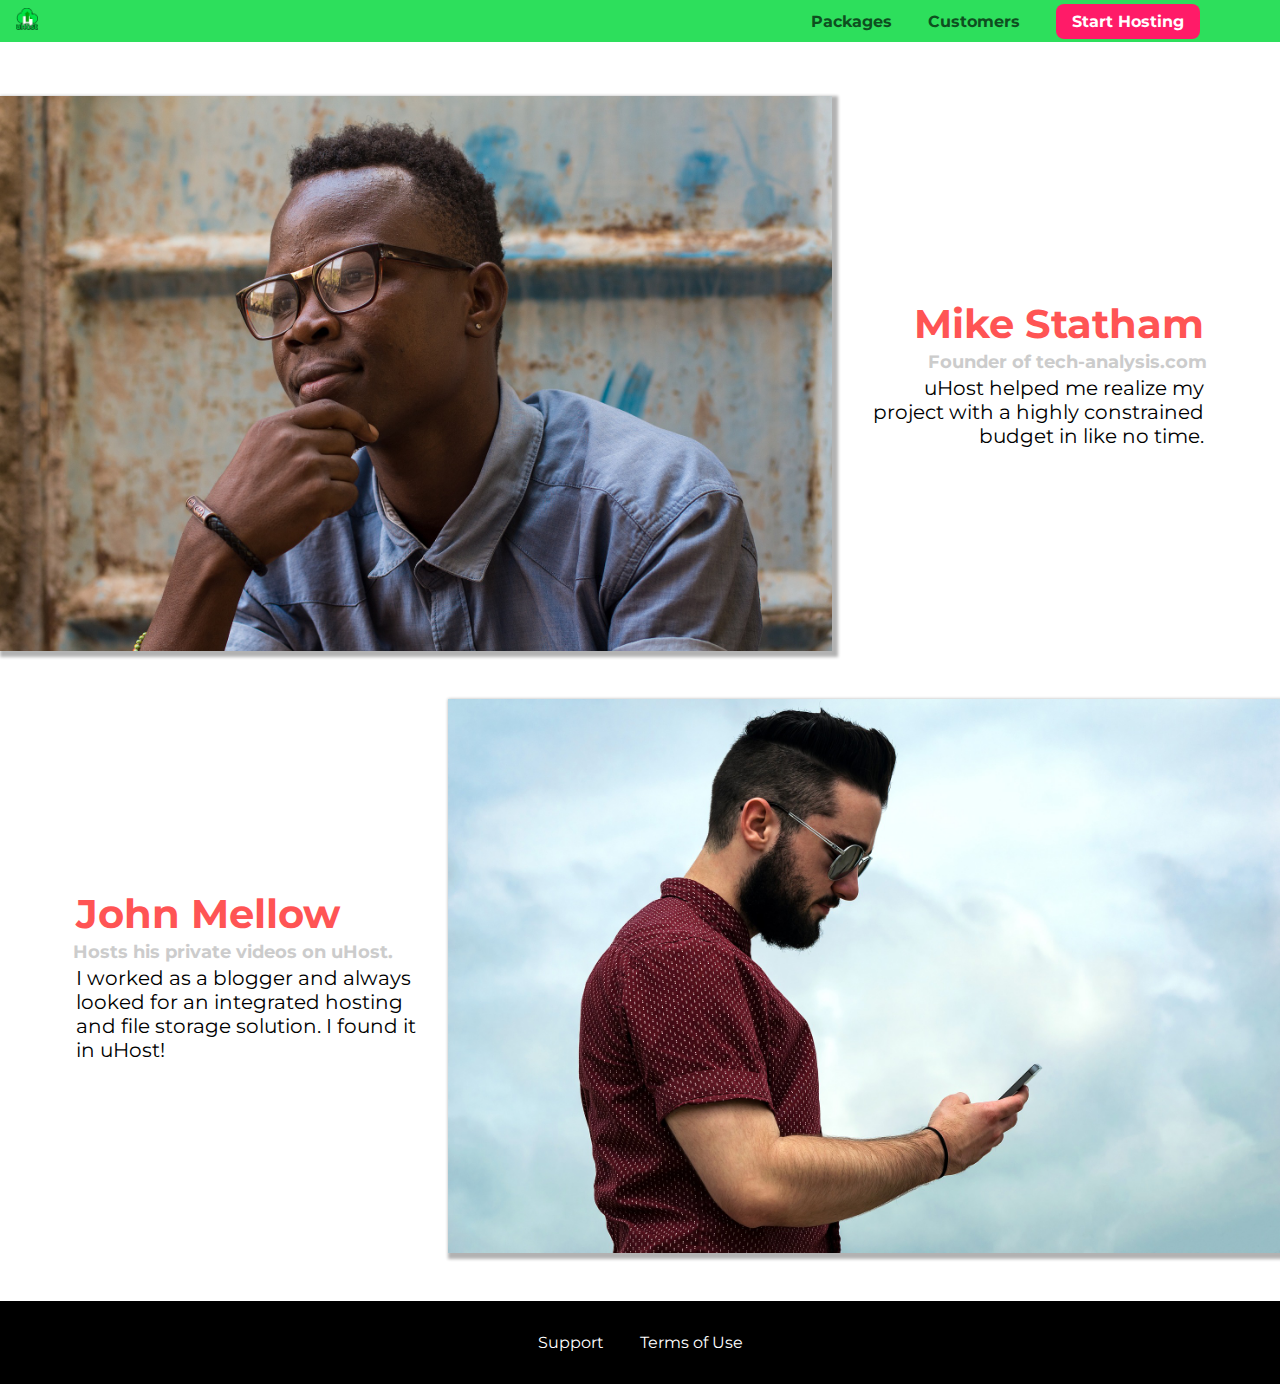
==== main project/customers/index.html @ 74633c51 "Applying a linear-gradient to a background image, applying filter: grayscale() to increase the grays" ====
<!DOCTYPE html>
<html lang="en">

<head>
    <meta charset="UTF-8">
    <meta name="viewport" content="width=device-width, initial-scale=1.0">
    <meta http-equiv="X-UA-Compatible" content="ie=edge">
    <title>uHost Customers</title>
    <link rel="shortcut icon" href="../favicon.png">
    <link href="https://fonts.googleapis.com/css?family=Anton|Montserrat:400,700" rel="stylesheet">
    <link rel="stylesheet" href="../shared.css">
    <link rel="stylesheet" href="customers.css">
</head>

<body>
    <header class="main-header">
        <div>
            <a href="../index.html" class="main-header__brand">
                <img src="../images/uhost-icon.png" alt="uHost - Your favorite hosting company">
            </a>
        </div>
        <nav class="main-nav">
            <ul class="main-nav__items">
                <li class="main-nav__item">
                    <a href="../packages/index.html">Packages</a>
                </li>
                <li class="main-nav__item">
                    <a href="index.html">Customers</a>
                </li>
                <li class="main-nav__item main-nav__item--cta">
                    <a href="start-hosting/index.html">Start Hosting</a>
                </li>
            </ul>
        </nav>
    </header>
    <main>
        <div>
            <div class="testimonial" id="customer-1">
                <div class="testimonial__image-container">
                    <img src="../images/customer-1.jpg" alt="Mike Statham - Customer" class="testimonial__image">
                </div>
                <div class="testimonial__info">
                    <h1 class="testimonial__name">Mike Statham</h1>
                    <h2 class="testimonial__subtitle">Founder of
                        <a href="tech-analysis.com">tech-analysis.com</a>
                    </h2>
                    <p class="testimonial__text">uHost helped me realize my project with a highly constrained budget in like no time.</p>
                </div>
            </div>
            <div class="testimonial" id="customer-2">

                <div class="testimonial__info">
                    <h1 class="testimonial__name">John Mellow</h1>
                    <h2 class="testimonial__subtitle">Hosts his private videos on uHost.
                    </h2>
                    <p class="testimonial__text">I worked as a blogger and always looked for an integrated hosting and file storage solution. I found
                        it in uHost!
                    </p>
                </div>
                <div class="testimonial__image-container">
                    <img src="../images/customer-2.jpg" alt="John Mellow - Customer" class="testimonial__image">
                </div>
            </div>
        </div>
    </main>
    <footer class="main-footer">
        <nav>
            <ul class="main-footer__links">
                <li class="main-footer__link">
                    <a href="#">Support</a>
                </li>
                <li class="main-footer__link">
                    <a href="#">Terms of Use</a>
                </li>
            </ul>
        </nav>
    </footer>
</body>

</html>
---- main project/shared.css ----
/*Universal selector - selects every element in our code (note - this selects evey element, it does not use inheritance) */
*{
  /*When setting the width & height of an element tells the browser to include padding & margin in the calculation - browser default is box-sizing: content-box; which does not include padding & margin when calculating width & heigh of an element*/
  box-sizing: border-box;
}

/*Applies styling to the <body> of our code (uses inheritance - elements inherit style) - font-family should be applied to the <body> not using the universial selector * */
body{
  font-family:'Montserrat', sans-serif;
  margin: 0;

}

.main-header{
  width: 100%;
  /*Fixes the nav bar to the top of the screen - takes it out of the normal document flow */
  position: fixed;
  top: 0;
  left: 0;
  background: #2ddf5c;
  padding: 8px 16px;
  z-index: 1;
}

/*Selects all <div> child elements of .main-header class*/
.main-header > div{
  display: inline-block;
  vertical-align: middle;
}

.main-header__brand{
  color: #0e4f1f;
  text-decoration: none;
  font-weight: bold;
  font-size: 22px;
  height: 22px;
  /*Changed to inline-block so that <img> in nav bar will be set to height: 100%; of its parent/container element - does not do this with inline elmenets*/
  display: inline-block;
}

.main-header__brand img{
  /*Makes images in nav bar height 100% of parent/container element*/
  height: 100%;
}

.main-nav{
  display: inline-block;
  text-align: right;
  /*To be replaced - calculates header with minus padding of header minus extra pixels due to characters being added as a result of the behaviour when uing display: inline-block; (counts a gap in HTML code a new character)*/
  width: calc(100% - 74px);
  vertical-align: middle;
}

.main-nav__items{
  margin: 0;
  padding: 0;
  /*Removes bullets & styling for <li>*/
  list-style: none;
}

.main-nav__item{
  /*Applies behaviours of inline & block level elements - elements sit on one line like inline elements but you can also set margin/padding like block level elements*/
  display: inline-block;
  margin: 0 16px;
}

.main-nav__item a{
  text-decoration: none;
  color: #0e4f1f;
  font-weight: bold;
  padding: 3px 0;
}

/*pseudo-class styles the state of an element (e.g. :hover()) or selects something specific (e.g. nth-child( )) */
.main-nav__item a:hover,
.main-nav__item a:active{
 color: white;
 border-bottom: 5px solid white;
}

.main-nav__item--cta a{
  color: white;
  background: #ff1b68;
  padding: 8px 16px;
  border-radius: 8px;
}

.main-nav__item--cta a:hover,
.main-nav__item--cta a:active{
  color: #ff1b68;
  background: white;
  border: none;
}

.main-footer{
  background: black;
  padding: 32px;
  margin-top: 48px;
}

.main-footer__links{
  list-style: none;
  margin: 0;
  padding: 0;
  text-align: center;
}

.main-footer__link{
  display: inline-block;
  margin: 0 16px;
}

.main-footer__link a{
  color: white;
  text-decoration: none;
}

.main-footer__link a:hover,
.main-footer__link a:active{
  color: #ccc;
}

.button{
    background: #0e4f1f;
    color: white;
    /*Prioritises/overrides the inherit font family over the browser default*/
    font: inherit;
    border: 1.5px solid #0e4f1f;
    padding: 8px;
    border-radius: 8px;
    font-weight: bold;
    cursor: pointer;
}

/*Applies button styling on state :hover and :active (when mouse pressed down)*/
.button:hover,
.button:active{
  background: white;
  color: #0e4f1f;
}

.button:focus{
  /*Removes the outline when a user focuses on a button (i.e. when button is in focus state)*/
  outline: none;
}
---- main project/customers/customers.css ----
.testimonial {
    font-size: 20px;
    margin: 48px 0;
  }

  .testimonial__list {
    width: 80%;
    margin: auto;
  }

  .testimonial:first-of-type {
    margin-top: 96px;
  }

  .testimonial__image-container{
    /*See   .testimonial__info{ } for remaining % */
    width: 65%;
    /*Changed element to inline-block inorder to make the image respect the width of the parent*/
    display: inline-block;
    vertical-align: middle;
    box-shadow: 3px 3px 3px 3px rgba(0, 0, 0, 0.3);
  }

  .testimonial__image{
    /*Makes images 100% of parent/container if element is inline or inline-block*/
    width: 100%;
    /*Set to remove whitespace at bottom when adding border*/
    vertical-align: top;
  }


  .testimonial__info {
    text-align: right;
    padding: 14px;
    display: inline-block;
    vertical-align: middle;
    /*See .testimonial__image-container{ } for remaining % */
    width: 30%;
  }

  #customer-2.testimonial {
    text-align: right;
  }

  #customer-2 .testimonial__info {
    text-align: left;
  }

  .testimonial__name {
    margin: 3px;
    color: #ff5454;
  }

  .testimonial__subtitle {
    margin: 0;
    font-size: 18px;
    color: #ccc;
  }

  .testimonial__subtitle a {
    color: inherit;
    text-decoration: none;
  }

  .testimonial__subtitle a:hover,
  .testimonial__subtitle a:active {
    color: #7a7a7a;
  }

  .testimonial__text {
    margin: 3px;
  }
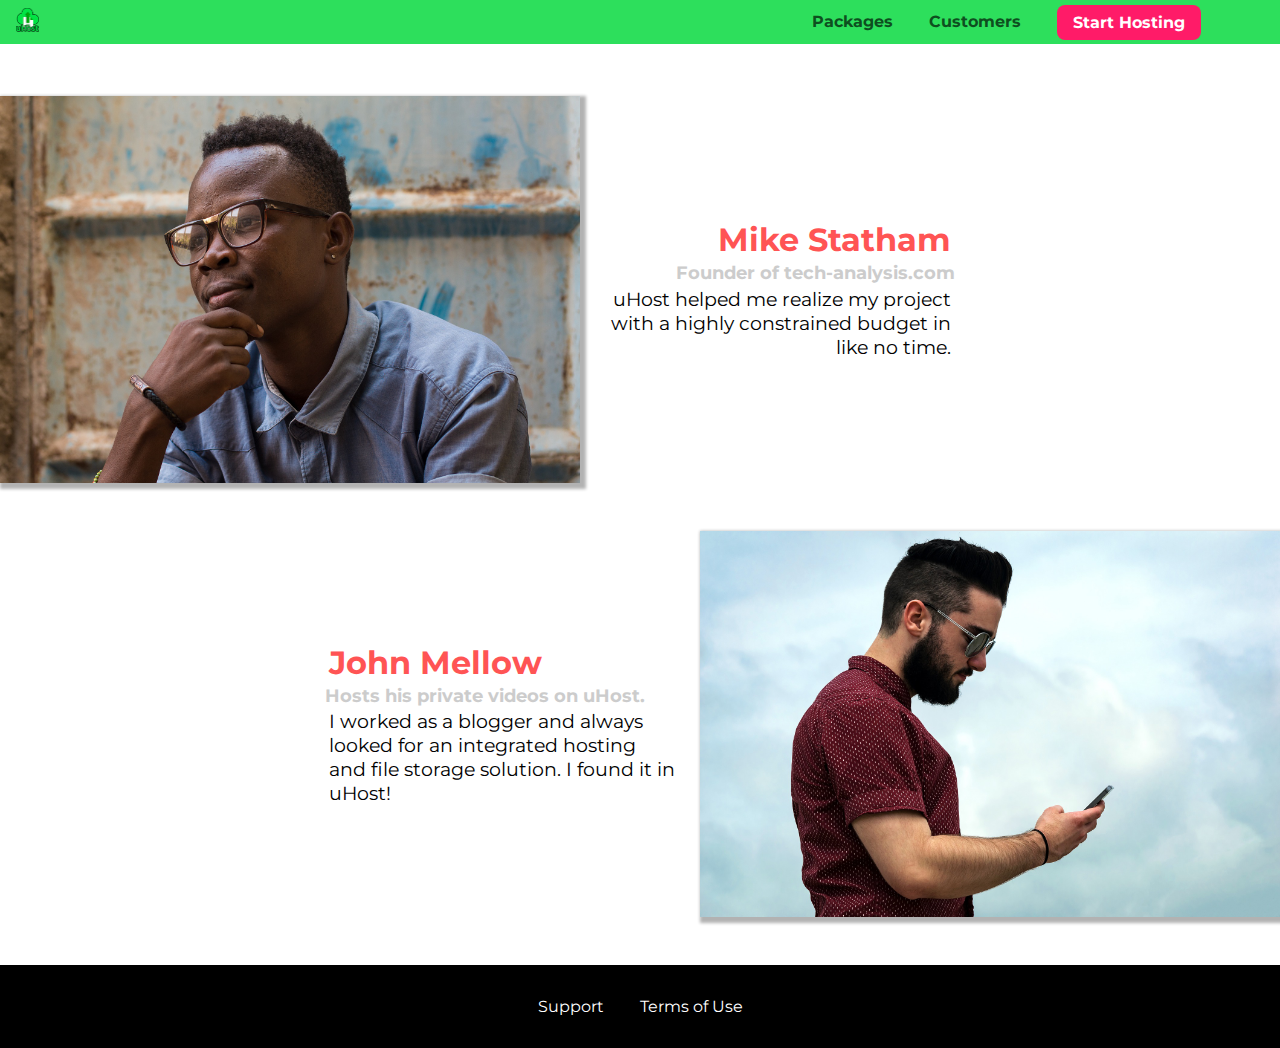
==== commit f39da324: "Adding an overlay, using rem to make text, images and content responsive (used to set font size, pad" ====
--- a/main project/customers/index.html
+++ b/main project/customers/index.html
@@ -13,6 +13,7 @@
 </head>
 
 <body>
+    <div class="backdrop"></div>
     <header class="main-header">
         <div>
             <a href="../index.html" class="main-header__brand">
--- a/main project/shared.css
+++ b/main project/shared.css
@@ -11,14 +11,27 @@
 
 }
 
+.backdrop{
+  position: fixed;
+  display: none;
+  /*Set position to top: 0; left: 0; to fix margin collpasing issue when applying a backdrop*/
+  top: 0;
+  left: 0;
+  z-index: 100;
+  width: 100vw;
+  height: 100vh;
+  background: rgba(0,0,0,0.5);
+}
+
 .main-header{
+  /*100% of the viewport - when position: fixed; is applied the containing element is the viewport*/
   width: 100%;
   /*Fixes the nav bar to the top of the screen - takes it out of the normal document flow */
   position: fixed;
   top: 0;
   left: 0;
   background: #2ddf5c;
-  padding: 8px 16px;
+  padding: 0.5rem 1rem;
   z-index: 1;
 }
 
@@ -32,8 +45,8 @@
   color: #0e4f1f;
   text-decoration: none;
   font-weight: bold;
-  font-size: 22px;
-  height: 22px;
+  font-size: 1.5rem;
+  height: 1.5rem;
   /*Changed to inline-block so that <img> in nav bar will be set to height: 100%; of its parent/container element - does not do this with inline elmenets*/
   display: inline-block;
 }
@@ -61,14 +74,14 @@
 .main-nav__item{
   /*Applies behaviours of inline & block level elements - elements sit on one line like inline elements but you can also set margin/padding like block level elements*/
   display: inline-block;
-  margin: 0 16px;
+  margin: 0 1rem;
 }
 
 .main-nav__item a{
   text-decoration: none;
   color: #0e4f1f;
   font-weight: bold;
-  padding: 3px 0;
+  padding: 0.2rem 0;
 }
 
 /*pseudo-class styles the state of an element (e.g. :hover()) or selects something specific (e.g. nth-child( )) */
@@ -81,7 +94,7 @@
 .main-nav__item--cta a{
   color: white;
   background: #ff1b68;
-  padding: 8px 16px;
+  padding: 0.5rem 1rem;
   border-radius: 8px;
 }
 
@@ -94,8 +107,8 @@
 
 .main-footer{
   background: black;
-  padding: 32px;
-  margin-top: 48px;
+  padding: 2rem;
+  margin-top: 3rem;
 }
 
 .main-footer__links{
@@ -107,7 +120,7 @@
 
 .main-footer__link{
   display: inline-block;
-  margin: 0 16px;
+  margin: 0 1rem;
 }
 
 .main-footer__link a{
@@ -126,7 +139,7 @@
     /*Prioritises/overrides the inherit font family over the browser default*/
     font: inherit;
     border: 1.5px solid #0e4f1f;
-    padding: 8px;
+    padding: 0.5rem;
     border-radius: 8px;
     font-weight: bold;
     cursor: pointer;
--- a/main project/customers/customers.css
+++ b/main project/customers/customers.css
@@ -1,6 +1,8 @@
 .testimonial {
-    font-size: 20px;
-    margin: 48px 0;
+    /*When using rem font size is calculated by taking the default font size provided by the browser (in this case it is set to Medium which is 16px) and multiplying it by x1.2 - if the user changes the font size in the browser to large, very large etc. it will multiply the new default font size by x1.2*/
+    font-size: 1.2rem;
+    /*When using rem the margin is calculated by taking the default font size provided by the browser and multiplying it by x3 - in this case font in the browser is set to Medium which is 16px, this is then multipled it by x3 to get 48px, this is then used to set the top and bottom margins to 48px, this increases if the user changes the font size*/
+    margin: 3rem 0;
   }
 
   .testimonial__list {
@@ -9,12 +11,14 @@
   }
 
   .testimonial:first-of-type {
-    margin-top: 96px;
+    margin-top: 6rem;
   }
 
   .testimonial__image-container{
-    /*See   .testimonial__info{ } for remaining % */
+    /*Width is 65% of the container element - containing element is the closest ancestor that is a block level element, in this case <div class="testimonial" id="customer-1"> - See .testimonial__info{ } for remaining % */
     width: 65%;
+    /*Limits the size of an element - in this case prevents the image getting too big*/
+    max-width: 580px;
     /*Changed element to inline-block inorder to make the image respect the width of the parent*/
     display: inline-block;
     vertical-align: middle;
@@ -31,7 +35,7 @@
 
   .testimonial__info {
     text-align: right;
-    padding: 14px;
+    padding: 0.9rem;
     display: inline-block;
     vertical-align: middle;
     /*See .testimonial__image-container{ } for remaining % */
@@ -47,13 +51,14 @@
   }
 
   .testimonial__name {
-    margin: 3px;
+    margin: 0.2rem;
     color: #ff5454;
+    font-size: 2rem;
   }
 
   .testimonial__subtitle {
     margin: 0;
-    font-size: 18px;
+    font-size: 1.1rem;
     color: #ccc;
   }
 
@@ -68,5 +73,5 @@
   }
 
   .testimonial__text {
-    margin: 3px;
+    margin: 0.2rem;
   }
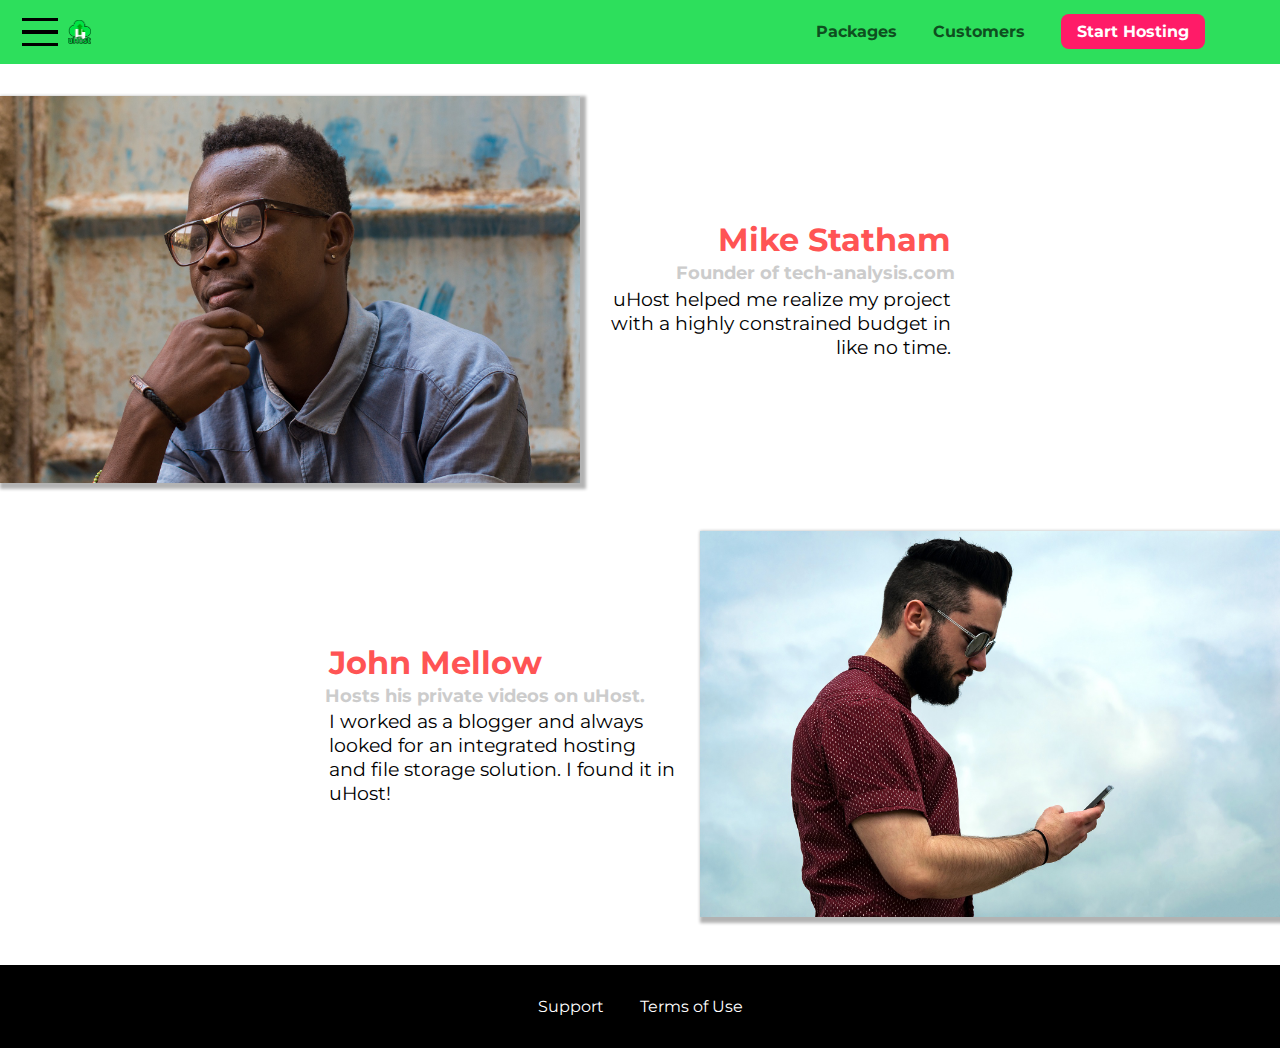
==== commit c9887852: "Added JS functionality that hides and shows the side menu nav bar used for mobile, added functionali" ====
--- a/main project/customers/index.html
+++ b/main project/customers/index.html
@@ -16,6 +16,11 @@
     <div class="backdrop"></div>
     <header class="main-header">
         <div>
+            <button class="toggle-button">
+                <span class="toggle-button__bar"></span>
+                <span class="toggle-button__bar"></span>
+                <span class="toggle-button__bar"></span>
+            </button>
             <a href="../index.html" class="main-header__brand">
                 <img src="../images/uhost-icon.png" alt="uHost - Your favorite hosting company">
             </a>
@@ -34,6 +39,19 @@
             </ul>
         </nav>
     </header>
+    <nav class="mobile-nav">
+        <ul class="mobile-nav__items">
+            <li class="mobile-nav__item">
+                <a href="../packages/index.html">Packages</a>
+            </li>
+            <li class="mobile-nav__item">
+                <a href="index.html">Customers</a>
+            </li>
+            <li class="mobile-nav__item mobile-nav__item--cta">
+                <a href="start-hosting/index.html">Start Hosting</a>
+            </li>
+        </ul>
+    </nav>
     <main>
         <div>
             <div class="testimonial" id="customer-1">
@@ -76,6 +94,7 @@
             </ul>
         </nav>
     </footer>
+    <script src="../shared.js"></script>
 </body>
 
 </html>
--- a/main project/shared.css
+++ b/main project/shared.css
@@ -41,6 +41,28 @@
   vertical-align: middle;
 }
 
+.toggle-button {
+  width: 3rem;
+  background: transparent;
+  border: none;
+  cursor: pointer;
+  padding-top: 0;
+  padding-bottom: 0;
+  vertical-align: middle;
+}
+
+.toggle-button:focus {
+  outline: none;
+}
+
+.toggle-button__bar {
+  width: 100%;
+  height: 0.2rem;
+  background: black;
+  display: block;
+  margin: 0.6rem 0;
+}
+
 .main-header__brand{
   color: #0e4f1f;
   text-decoration: none;
@@ -49,6 +71,7 @@
   height: 1.5rem;
   /*Changed to inline-block so that <img> in nav bar will be set to height: 100%; of its parent/container element - does not do this with inline elmenets*/
   display: inline-block;
+  vertical-align: middle;
 }
 
 .main-header__brand img{
@@ -60,7 +83,7 @@
   display: inline-block;
   text-align: right;
   /*To be replaced - calculates header with minus padding of header minus extra pixels due to characters being added as a result of the behaviour when uing display: inline-block; (counts a gap in HTML code a new character)*/
-  width: calc(100% - 74px);
+  width: calc(100% - 122px);
   vertical-align: middle;
 }
 
@@ -77,7 +100,8 @@
   margin: 0 1rem;
 }
 
-.main-nav__item a{
+.main-nav__item a,
+.mobile-nav__item a{
   text-decoration: none;
   color: #0e4f1f;
   font-weight: bold;
@@ -91,7 +115,8 @@
  border-bottom: 5px solid white;
 }
 
-.main-nav__item--cta a{
+.main-nav__item--cta a,
+.mobile-nav__item--cta a{
   color: white;
   background: #ff1b68;
   padding: 0.5rem 1rem;
@@ -99,7 +124,9 @@
 }
 
 .main-nav__item--cta a:hover,
-.main-nav__item--cta a:active{
+.main-nav__item--cta a:active,
+.mobile-nav__item--cta a:hover,
+.mobile-nav__item--cta a:active{
   color: #ff1b68;
   background: white;
   border: none;
@@ -131,6 +158,34 @@
 .main-footer__link a:hover,
 .main-footer__link a:active{
   color: #ccc;
+}
+
+.mobile-nav {
+  display: none;
+  position: fixed;
+  z-index: 101;
+  top: 0;
+  left: 0;
+  background: white;
+  width: 80%;
+  height: 100vh;
+}
+
+.mobile-nav__items {
+  width: 90%;
+  height: 100%;
+  list-style: none;
+  margin: 10% auto;
+  padding: 0;
+  text-align: center;
+}
+
+.mobile-nav__item {
+  margin: 1rem 0;
+}
+
+.mobile-nav__item a {
+  font-size: 1.5rem;
 }
 
 .button{
@@ -156,3 +211,7 @@
   /*Removes the outline when a user focuses on a button (i.e. when button is in focus state)*/
   outline: none;
 }
+
+.open{
+  display: block !important;
+}
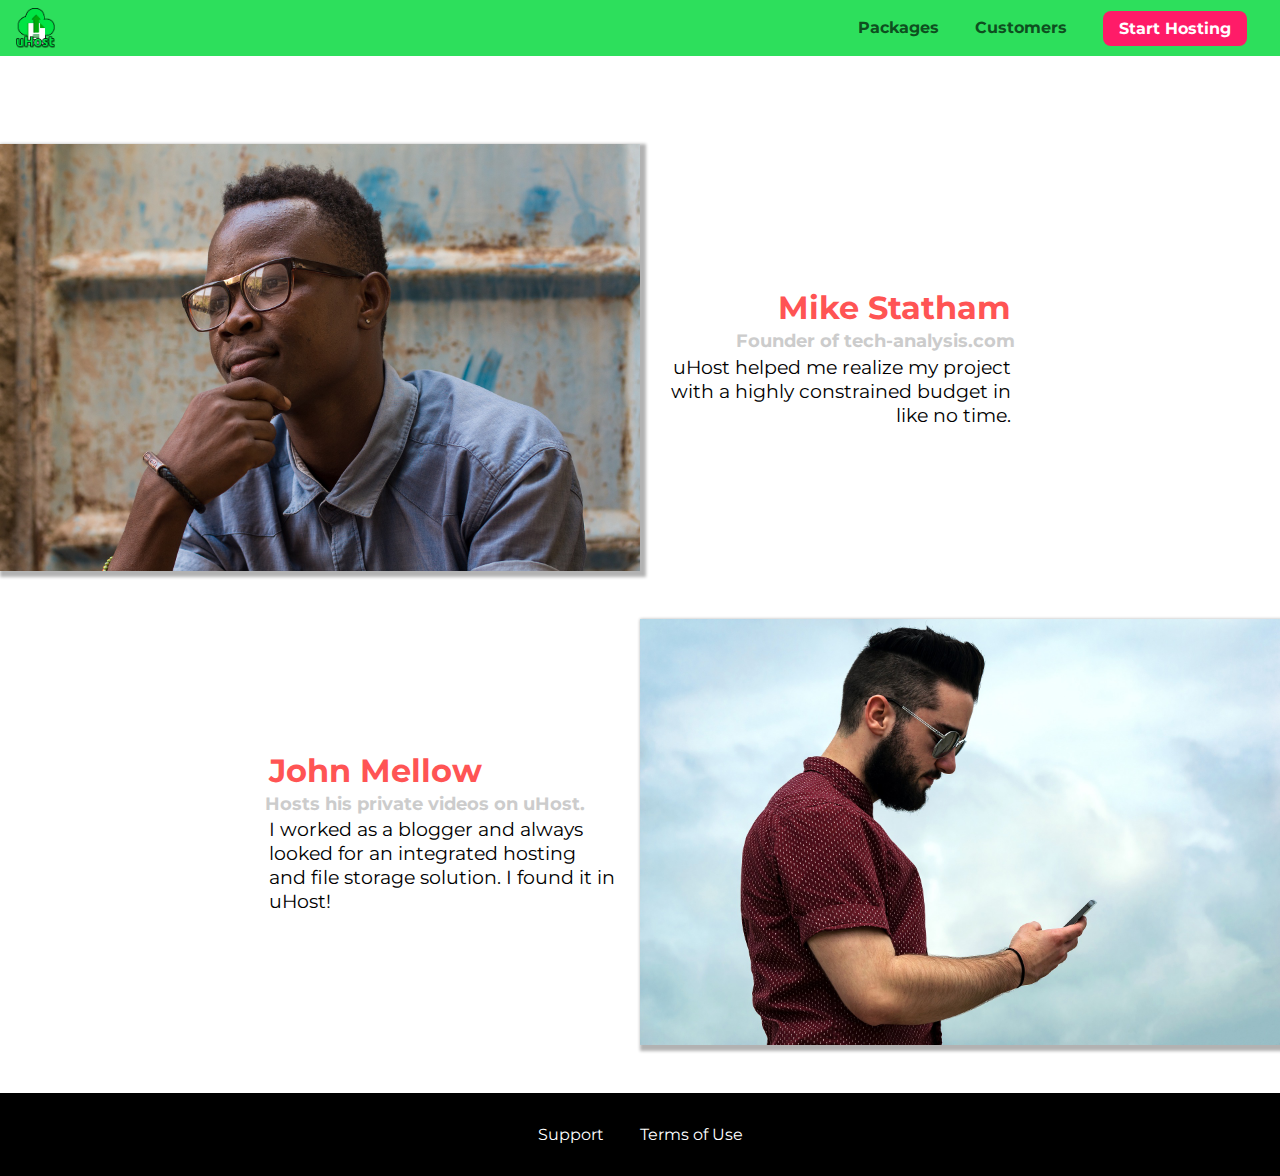
==== commit edeb238e: "Moved Google Fonts import from the seperate HTML files to the shared.css file, added and imported a " ====
--- a/main project/customers/index.html
+++ b/main project/customers/index.html
@@ -7,7 +7,6 @@
     <meta http-equiv="X-UA-Compatible" content="ie=edge">
     <title>uHost Customers</title>
     <link rel="shortcut icon" href="../favicon.png">
-    <link href="https://fonts.googleapis.com/css?family=Anton|Montserrat:400,700" rel="stylesheet">
     <link rel="stylesheet" href="../shared.css">
     <link rel="stylesheet" href="customers.css">
 </head>
@@ -34,7 +33,7 @@
                     <a href="index.html">Customers</a>
                 </li>
                 <li class="main-nav__item main-nav__item--cta">
-                    <a href="start-hosting/index.html">Start Hosting</a>
+                    <a href="../start-hosting/index.html">Start Hosting</a>
                 </li>
             </ul>
         </nav>
--- a/main project/shared.css
+++ b/main project/shared.css
@@ -1,3 +1,6 @@
+/*Imports the Google Fonts used in website - all pages that link to the shared.css file will be able to use these fonts*/
+@import url('https://fonts.googleapis.com/css2?family=Anton&family=Montserrat:wght@400;700&family=Roboto:wght@100;400;900&display=swap');
+
 /*Universal selector - selects every element in our code (note - this selects evey element, it does not use inheritance) */
 *{
   /*When setting the width & height of an element tells the browser to include padding & margin in the calculation - browser default is box-sizing: content-box; which does not include padding & margin when calculating width & heigh of an element*/
@@ -8,7 +11,13 @@
 body{
   font-family:'Montserrat', sans-serif;
   margin: 0;
-
+}
+
+main{
+  /*For the main element - takes viewport height - space needed for nav bar - space needed for footer*/
+  min-height: calc(100vh - 3.5rem - 8rem);
+  /*Pushes the main element below the nav bar - dont want it overlapping with nav nar*/
+  margin-top: 3.5rem;
 }
 
 .backdrop{
@@ -67,24 +76,20 @@
   color: #0e4f1f;
   text-decoration: none;
   font-weight: bold;
-  font-size: 1.5rem;
-  height: 1.5rem;
+  /*Sets height of nav bar*/
+  height: 2.5rem;
   /*Changed to inline-block so that <img> in nav bar will be set to height: 100%; of its parent/container element - does not do this with inline elmenets*/
   display: inline-block;
   vertical-align: middle;
 }
 
 .main-header__brand img{
-  /*Makes images in nav bar height 100% of parent/container element*/
+  /*Makes logo image heigh 100% of its container - see .main-header__brand for height */
   height: 100%;
 }
 
 .main-nav{
-  display: inline-block;
-  text-align: right;
-  /*To be replaced - calculates header with minus padding of header minus extra pixels due to characters being added as a result of the behaviour when uing display: inline-block; (counts a gap in HTML code a new character)*/
-  width: calc(100% - 122px);
-  vertical-align: middle;
+  display: none;
 }
 
 .main-nav__items{
@@ -132,6 +137,19 @@
   border: none;
 }
 
+@media(min-width: 40rem){
+  .toggle-button{
+    display: none;
+  }
+  .main-nav{
+    display: inline-block;
+    text-align: right;
+    /*To be replaced - calculates header with minus padding of header minus extra pixels due to characters being added as a result of the behaviour when uing display: inline-block; (counts a gap in HTML code a new character)*/
+    width: calc(100% - 44px);
+    vertical-align: middle;
+  }
+}
+
 .main-footer{
   background: black;
   padding: 2rem;
@@ -146,8 +164,8 @@
 }
 
 .main-footer__link{
-  display: inline-block;
-  margin: 0 1rem;
+  display: block;
+  margin: 1rem 0;
 }
 
 .main-footer__link a{
@@ -212,6 +230,21 @@
   outline: none;
 }
 
+/*Applies styling to elements with a class of button AND has the attribute disabled*/
+.button[disabled]{
+  cursor: not-allowed;
+  border: #a1a1a1;
+  background: #ccc;
+  color: #a1a1a1;
+}
+
 .open{
   display: block !important;
 }
+
+@media (min-width: 40rem){
+  .main-footer__link{
+    display: inline-block;
+    margin: 0 1rem;
+  }
+}
--- a/main project/customers/customers.css
+++ b/main project/customers/customers.css
@@ -1,27 +1,23 @@
+main {
+    /*Pushes the content inside of the <main> element down so that it does not touch the nav bar*/
+    padding-top: 2.5rem;
+}
+
 .testimonial {
     /*When using rem font size is calculated by taking the default font size provided by the browser (in this case it is set to Medium which is 16px) and multiplying it by x1.2 - if the user changes the font size in the browser to large, very large etc. it will multiply the new default font size by x1.2*/
     font-size: 1.2rem;
-    /*When using rem the margin is calculated by taking the default font size provided by the browser and multiplying it by x3 - in this case font in the browser is set to Medium which is 16px, this is then multipled it by x3 to get 48px, this is then used to set the top and bottom margins to 48px, this increases if the user changes the font size*/
-    margin: 3rem 0;
   }
 
-  .testimonial__list {
+  /* .testimonial__list {
     width: 80%;
     margin: auto;
-  }
-
-  .testimonial:first-of-type {
-    margin-top: 6rem;
-  }
+  } */
 
   .testimonial__image-container{
-    /*Width is 65% of the container element - containing element is the closest ancestor that is a block level element, in this case <div class="testimonial" id="customer-1"> - See .testimonial__info{ } for remaining % */
-    width: 65%;
+    /*Width is a % of the container element - containing element is the closest ancestor that is a block level element, in this case <div class="testimonial" id="customer-1"> - See .testimonial__info{ } for remaining % */
+    width: 100%;
     /*Limits the size of an element - in this case prevents the image getting too big*/
-    max-width: 580px;
-    /*Changed element to inline-block inorder to make the image respect the width of the parent*/
-    display: inline-block;
-    vertical-align: middle;
+    max-width: 40rem;
     box-shadow: 3px 3px 3px 3px rgba(0, 0, 0, 0.3);
   }
 
@@ -32,14 +28,9 @@
     vertical-align: top;
   }
 
-
   .testimonial__info {
     text-align: right;
     padding: 0.9rem;
-    display: inline-block;
-    vertical-align: middle;
-    /*See .testimonial__image-container{ } for remaining % */
-    width: 30%;
   }
 
   #customer-2.testimonial {
@@ -75,3 +66,27 @@
   .testimonial__text {
     margin: 0.2rem;
   }
+
+  @media(min-width: 40rem){
+    .testimonial {
+        /*When using rem the margin is calculated by taking the default font size provided by the browser and multiplying it by x3 - in this case font in the browser is set to Medium which is 16px, this is then multipled it by x3 to get 48px, this is then used to set the top and bottom margins to 48px, this increases if the user changes the font size*/
+        margin: 3rem auto;
+        /*Sets a size limit so that text does not get pulled too far apart on large screens*/
+        max-width: 1500px;
+    }
+
+    .testimonial__image-container{
+      /*Changed element to inline-block inorder to make the image respect the width of the parent*/
+      display: inline-block;
+      vertical-align: middle;
+      /*Set at 66% so that it allows text to go to the left and right of the images just after transitioning from mobile to a  larger format*/
+      width: 66%;
+    }
+
+    .testimonial__info {
+      display: inline-block;
+      vertical-align: middle;
+      /*See .testimonial__image-container{ } for remaining % */
+      width: 30%;
+    }
+  }
